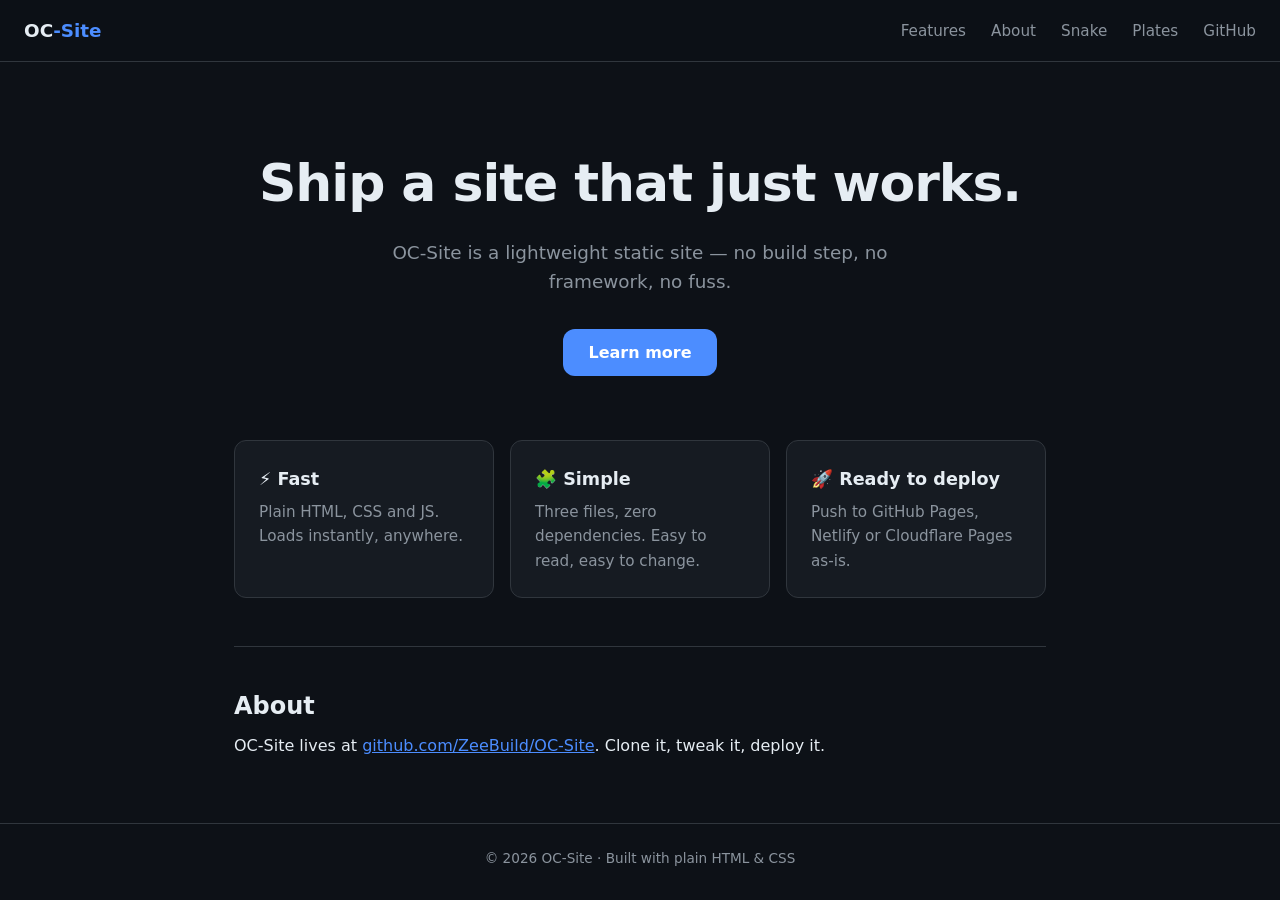
==== index.html @ 1f4cc8c6 "Replace starter site with OC-Site" ====
<!DOCTYPE html>
<html lang="en">
<head>
  <meta charset="UTF-8" />
  <meta name="viewport" content="width=device-width, initial-scale=1.0" />
  <meta name="description" content="OC-Site — a clean, fast static site." />
  <title>OC-Site</title>
  <link rel="stylesheet" href="style.css" />
</head>
<body>
  <header class="nav">
    <a class="brand" href="#">OC<span>‑Site</span></a>
    <nav>
      <a href="#features">Features</a>
      <a href="#about">About</a>
      <a href="snake.html">Snake</a>
      <a href="plates.html">Plates</a>
      <a href="https://github.com/ZeeBuild/OC-Site">GitHub</a>
    </nav>
  </header>

  <main>
    <section class="hero">
      <h1>Ship a site that just works.</h1>
      <p>OC-Site is a lightweight static site — no build step, no framework, no fuss.</p>
      <a class="cta" href="#features">Learn more</a>
    </section>

    <section id="features" class="features">
      <article>
        <h2>⚡ Fast</h2>
        <p>Plain HTML, CSS and JS. Loads instantly, anywhere.</p>
      </article>
      <article>
        <h2>🧩 Simple</h2>
        <p>Three files, zero dependencies. Easy to read, easy to change.</p>
      </article>
      <article>
        <h2>🚀 Ready to deploy</h2>
        <p>Push to GitHub Pages, Netlify or Cloudflare Pages as-is.</p>
      </article>
    </section>

    <section id="about" class="about">
      <h2>About</h2>
      <p>
        OC-Site lives at
        <a href="https://github.com/ZeeBuild/OC-Site">github.com/ZeeBuild/OC-Site</a>.
        Clone it, tweak it, deploy it.
      </p>
    </section>
  </main>

  <footer class="footer">
    <p>© 2026 OC-Site · Built with plain HTML &amp; CSS</p>
  </footer>
</body>
</html>
---- style.css ----
:root {
  --bg: #0d1117;
  --surface: #161b22;
  --text: #e6edf3;
  --muted: #8b949e;
  --accent: #4c8dff;
  --border: #30363d;
  --radius: 12px;
}

* { margin: 0; padding: 0; box-sizing: border-box; }

body {
  font-family: system-ui, -apple-system, "Segoe UI", sans-serif;
  background: var(--bg);
  color: var(--text);
  line-height: 1.6;
}

.nav {
  display: flex;
  align-items: center;
  justify-content: space-between;
  padding: 1rem 1.5rem;
  border-bottom: 1px solid var(--border);
  position: sticky;
  top: 0;
  background: color-mix(in srgb, var(--bg) 85%, transparent);
  backdrop-filter: blur(8px);
}

.brand {
  font-weight: 700;
  font-size: 1.15rem;
  color: var(--text);
  text-decoration: none;
}
.brand span { color: var(--accent); }

.nav nav a {
  color: var(--muted);
  text-decoration: none;
  margin-left: 1.25rem;
  font-size: 0.95rem;
}
.nav nav a:hover { color: var(--text); }

main {
  max-width: 860px;
  margin: 0 auto;
  padding: 0 1.5rem;
}

.hero {
  text-align: center;
  padding: 5rem 0 4rem;
}
.hero h1 {
  font-size: clamp(2rem, 6vw, 3.25rem);
  letter-spacing: -0.02em;
  margin-bottom: 0.75rem;
}
.hero p {
  color: var(--muted);
  font-size: 1.15rem;
  max-width: 34rem;
  margin: 0 auto 2rem;
}

.cta {
  display: inline-block;
  background: var(--accent);
  color: #fff;
  padding: 0.7rem 1.6rem;
  border-radius: var(--radius);
  text-decoration: none;
  font-weight: 600;
  transition: opacity 0.15s ease;
}
.cta:hover { opacity: 0.85; }

.features {
  display: grid;
  grid-template-columns: repeat(auto-fit, minmax(220px, 1fr));
  gap: 1rem;
  padding-bottom: 3rem;
}
.features article {
  background: var(--surface);
  border: 1px solid var(--border);
  border-radius: var(--radius);
  padding: 1.5rem;
}
.features h2 { font-size: 1.1rem; margin-bottom: 0.4rem; }
.features p { color: var(--muted); font-size: 0.95rem; }

.about {
  border-top: 1px solid var(--border);
  padding: 2.5rem 0 4rem;
}
.about h2 { margin-bottom: 0.5rem; }
.about a { color: var(--accent); }

.footer {
  border-top: 1px solid var(--border);
  text-align: center;
  padding: 1.5rem;
  color: var(--muted);
  font-size: 0.85rem;
}
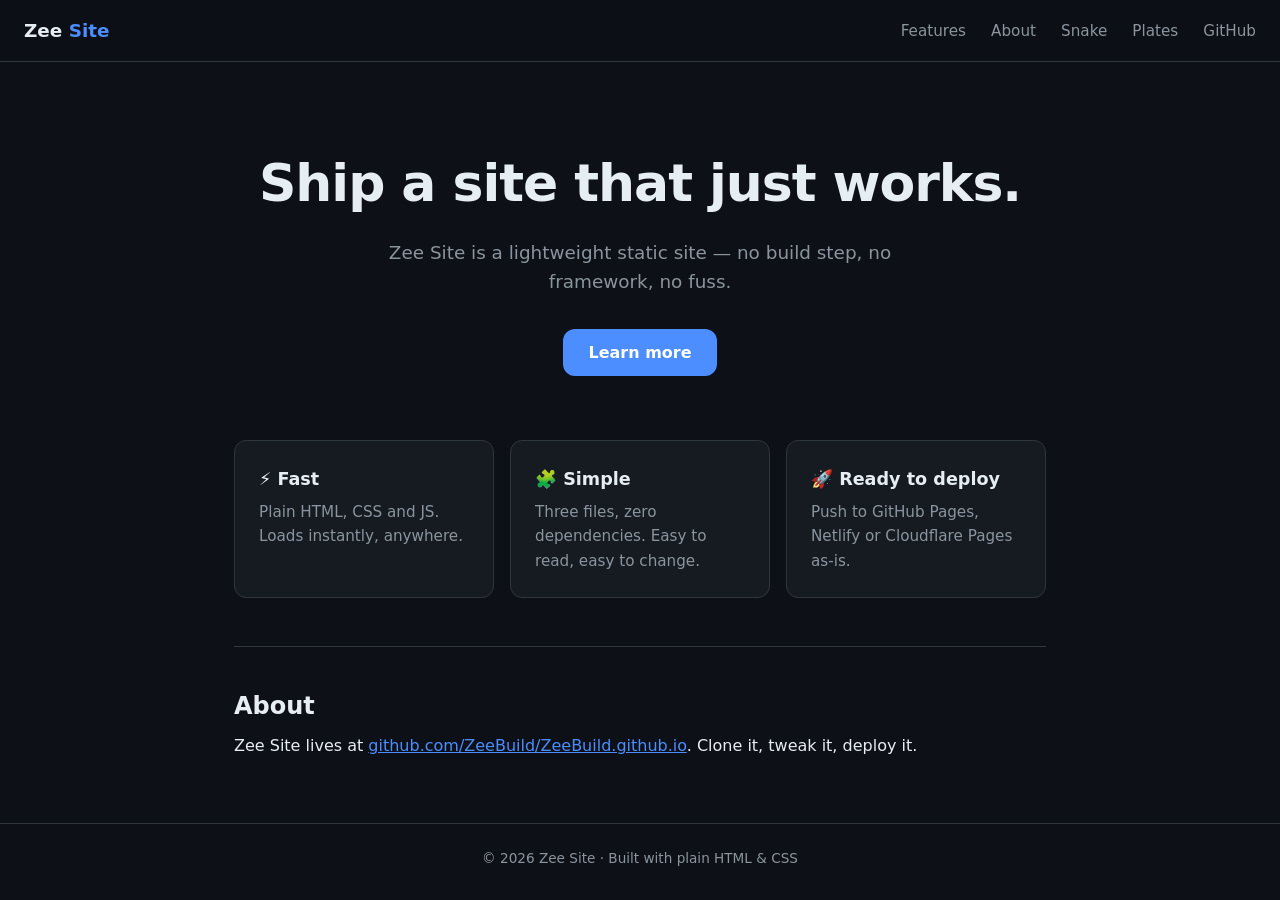
==== commit 4b0d79e1: "Rebrand OC-Site to Zee Site" ====
--- a/index.html
+++ b/index.html
@@ -3,26 +3,26 @@
 <head>
   <meta charset="UTF-8" />
   <meta name="viewport" content="width=device-width, initial-scale=1.0" />
-  <meta name="description" content="OC-Site — a clean, fast static site." />
-  <title>OC-Site</title>
+  <meta name="description" content="Zee Site — a clean, fast static site." />
+  <title>Zee Site</title>
   <link rel="stylesheet" href="style.css" />
 </head>
 <body>
   <header class="nav">
-    <a class="brand" href="#">OC<span>‑Site</span></a>
+    <a class="brand" href="#">Zee<span> Site</span></a>
     <nav>
       <a href="#features">Features</a>
       <a href="#about">About</a>
       <a href="snake.html">Snake</a>
       <a href="plates.html">Plates</a>
-      <a href="https://github.com/ZeeBuild/OC-Site">GitHub</a>
+      <a href="https://github.com/ZeeBuild/ZeeBuild.github.io">GitHub</a>
     </nav>
   </header>
 
   <main>
     <section class="hero">
       <h1>Ship a site that just works.</h1>
-      <p>OC-Site is a lightweight static site — no build step, no framework, no fuss.</p>
+      <p>Zee Site is a lightweight static site — no build step, no framework, no fuss.</p>
       <a class="cta" href="#features">Learn more</a>
     </section>
 
@@ -44,15 +44,15 @@
     <section id="about" class="about">
       <h2>About</h2>
       <p>
-        OC-Site lives at
-        <a href="https://github.com/ZeeBuild/OC-Site">github.com/ZeeBuild/OC-Site</a>.
+        Zee Site lives at
+        <a href="https://github.com/ZeeBuild/ZeeBuild.github.io">github.com/ZeeBuild/ZeeBuild.github.io</a>.
         Clone it, tweak it, deploy it.
       </p>
     </section>
   </main>
 
   <footer class="footer">
-    <p>© 2026 OC-Site · Built with plain HTML &amp; CSS</p>
+    <p>© 2026 Zee Site · Built with plain HTML &amp; CSS</p>
   </footer>
 </body>
 </html>
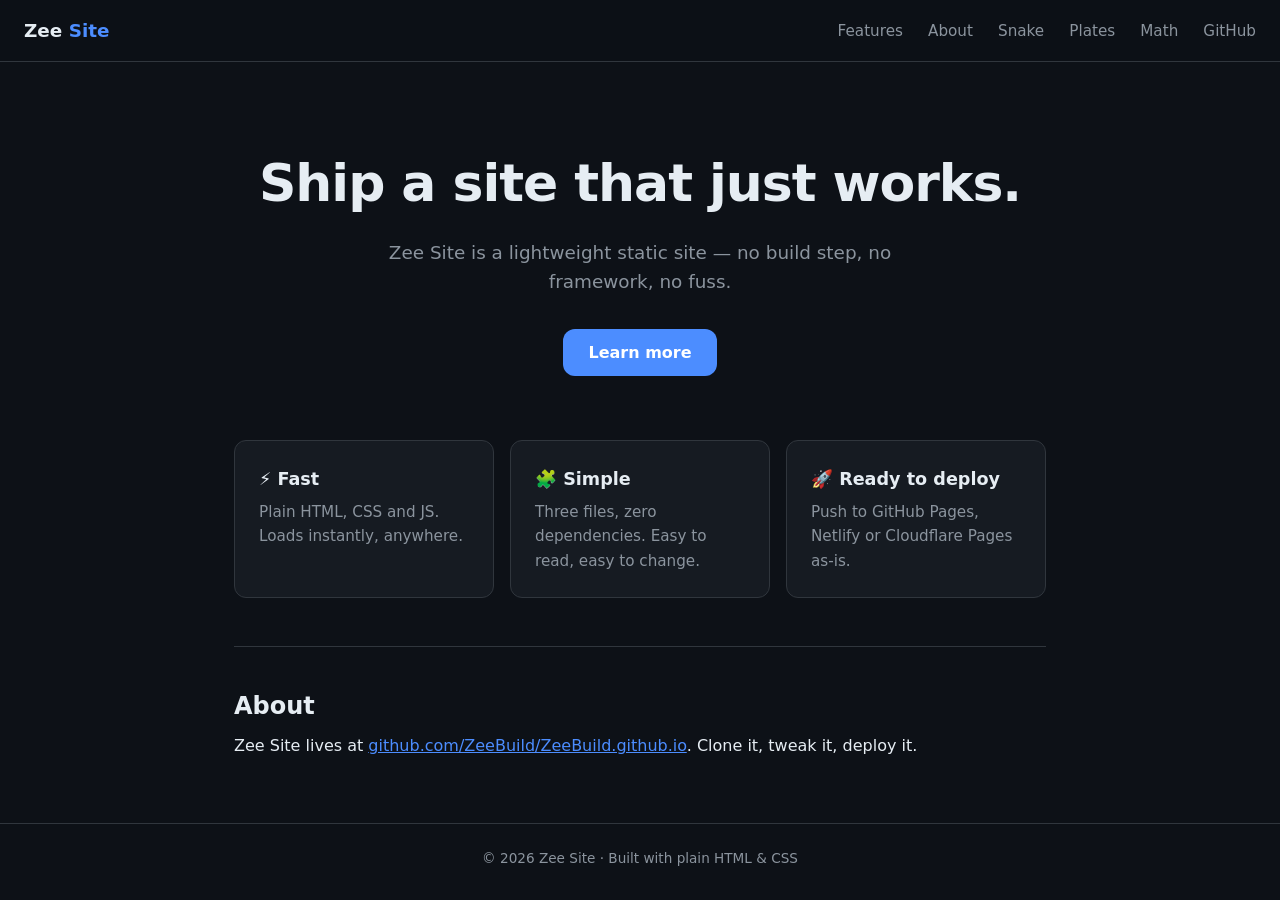
==== commit b7355e66: "Add math game and fix Zee Site navigation" ====
--- a/index.html
+++ b/index.html
@@ -15,6 +15,7 @@
       <a href="#about">About</a>
       <a href="snake.html">Snake</a>
       <a href="plates.html">Plates</a>
+      <a href="math.html">Math</a>
       <a href="https://github.com/ZeeBuild/ZeeBuild.github.io">GitHub</a>
     </nav>
   </header>
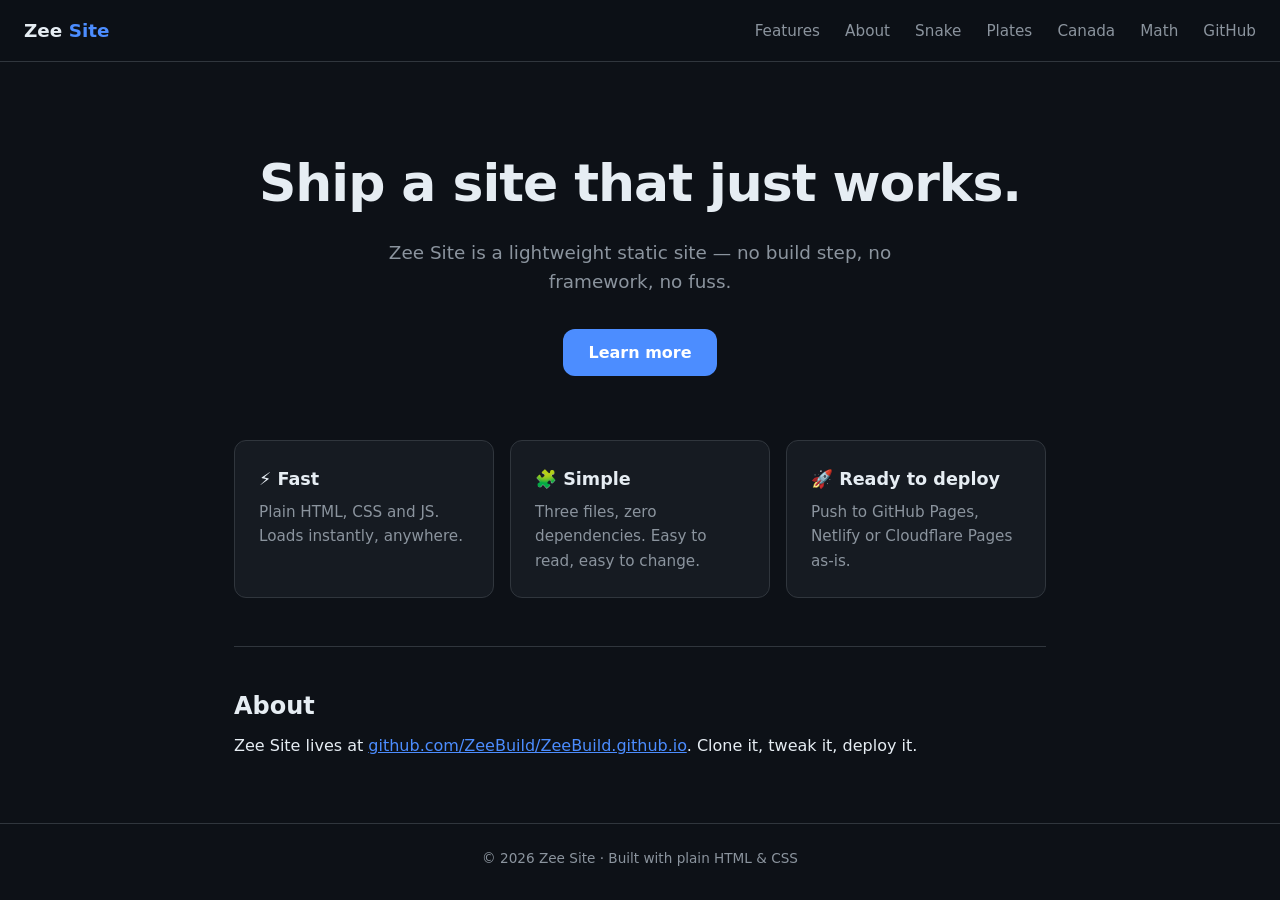
==== commit 924bd196: "Add Canadian licence plates map with licensed photos and country switch" ====
--- a/index.html
+++ b/index.html
@@ -15,6 +15,7 @@
       <a href="#about">About</a>
       <a href="snake.html">Snake</a>
       <a href="plates.html">Plates</a>
+      <a href="plates-canada.html">Canada</a>
       <a href="math.html">Math</a>
       <a href="https://github.com/ZeeBuild/ZeeBuild.github.io">GitHub</a>
     </nav>
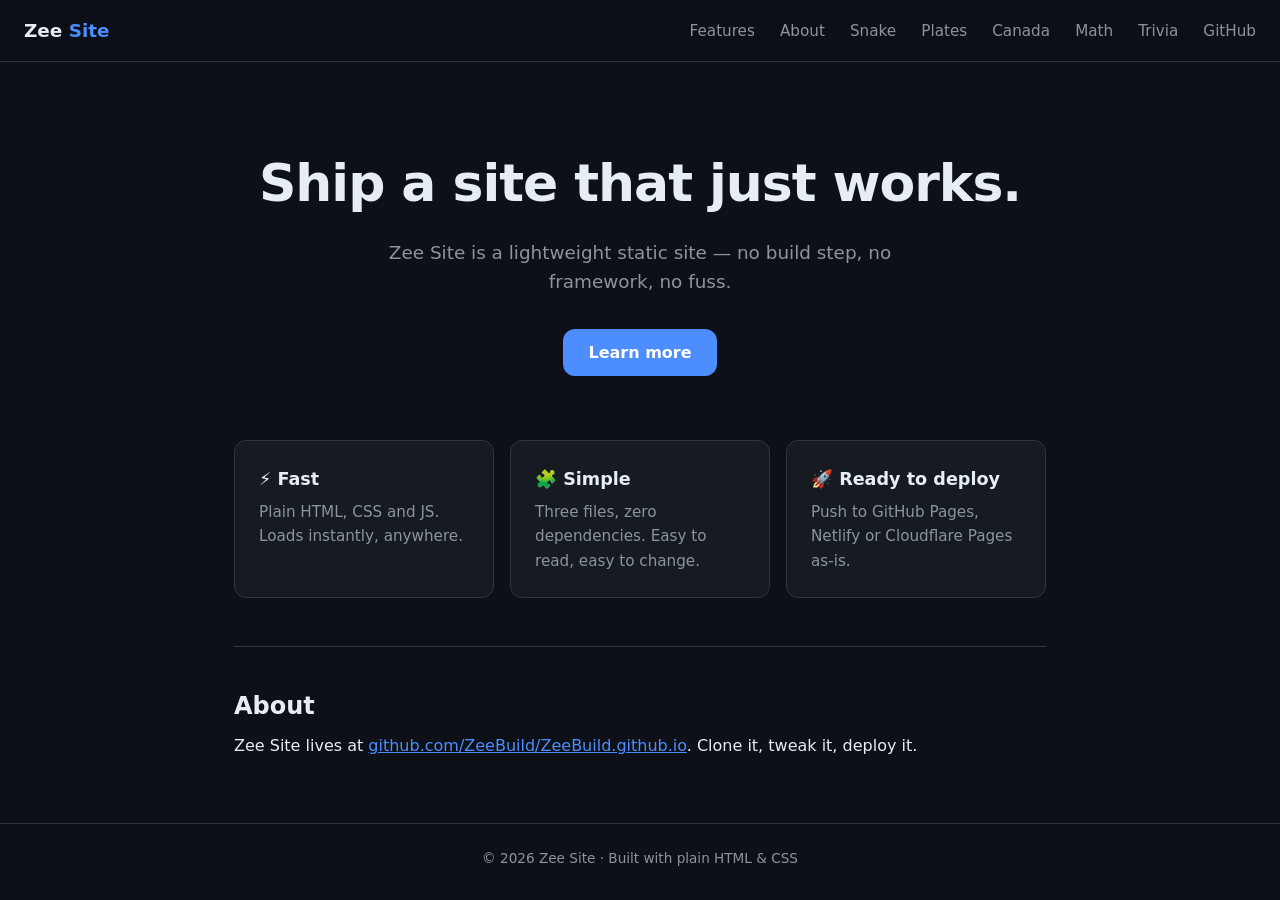
==== commit 389402fb: "Add Trivia hub and transportation deck Adds the Trivia hub, transportation deck, shared styles, and " ====
--- a/index.html
+++ b/index.html
@@ -17,6 +17,7 @@
       <a href="plates.html">Plates</a>
       <a href="plates-canada.html">Canada</a>
       <a href="math.html">Math</a>
+      <a href="trivia.html">Trivia</a>
       <a href="https://github.com/ZeeBuild/ZeeBuild.github.io">GitHub</a>
     </nav>
   </header>
